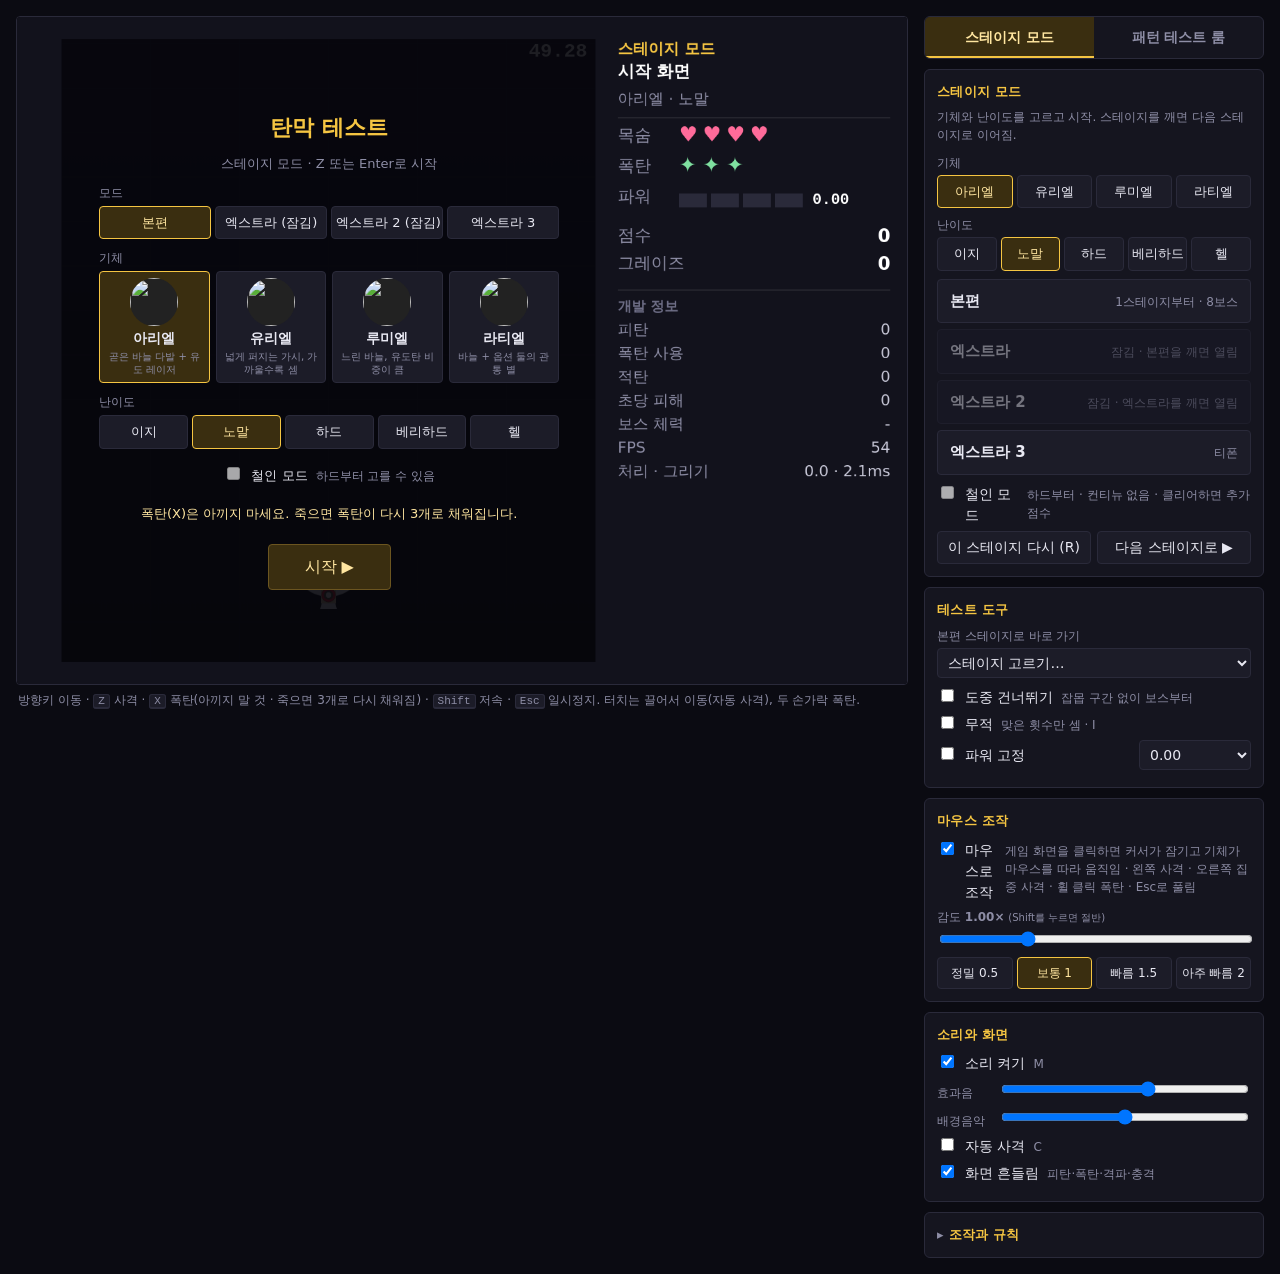
==== danmaku-test/index.html @ d34ca757 "탄막 테스트: 종언의 시 렉·2차 개편, 붉은 안개 밀도" ====
<!doctype html>
<html lang="ko">
<head>
<meta charset="utf-8">
<meta name="robots" content="noindex">
<meta name="viewport" content="width=device-width, initial-scale=1">
<title>탄막 테스트</title>
<link rel="preconnect" href="https://fonts.googleapis.com">
<link rel="preconnect" href="https://fonts.gstatic.com" crossorigin>
<link href="https://fonts.googleapis.com/css2?family=Gowun+Batang:wght@400;700&display=swap" rel="stylesheet">
<style>
  :root { --bg: #0b0b12; --panel: #15151f; --panel2: #1c1c28; --line: #2a2a3a; --text: #e8e8f2; --dim: #8e8ea6; --accent: #f5c542; }
  * { box-sizing: border-box; }
  body { margin: 0; background: var(--bg); color: var(--text); font: 14px/1.5 system-ui, "Malgun Gothic", sans-serif; }
  main { display: flex; flex-wrap: wrap; gap: 16px; padding: 16px; justify-content: center; align-items: flex-start; }
  .stage { flex: 1 1 640px; max-width: 960px; }
  #screen { width: 100%; aspect-ratio: 4 / 3; background: #000; display: block; border: 1px solid var(--line); border-radius: 4px; }
  .screenwrap { position: relative; }
  #overlay { position: absolute; left: 1px; top: 1px; width: 70%; bottom: 1px; display: flex; flex-direction: column; align-items: center; justify-content: center; gap: 10px; padding: 16px; text-align: center; overflow-y: auto; }
  #overlay[hidden] { display: none; }
  #overlay h3 { margin: 0; font-size: 22px; color: var(--accent); }
  #overlay .sub { color: var(--dim); font-size: 13px; }
  #overlay .big { font-size: 34px; font-weight: 800; color: #fff; letter-spacing: 0.02em; }
  #overlay table { border-collapse: collapse; font-size: 13px; min-width: 220px; }
  #overlay td { padding: 2px 8px; }
  #overlay td:last-child { text-align: right; font-variant-numeric: tabular-nums; }
  #overlay .parts td { color: var(--dim); }
  #overlay .board tr.me td { color: #ffe6a0; font-weight: 700; }
  #overlay .board td.rec { color: var(--dim); font-size: 12px; text-align: left; white-space: nowrap; }
  #overlay .note { color: #ff9ab0; font-size: 12px; }
  #overlay button { padding: 8px 18px; font-size: 14px; }
  #overlay .tsec { width: min(100%, 460px); display: flex; flex-direction: column; gap: 4px; }
  #overlay .tlabel { color: var(--dim); font-size: 12px; text-align: left; }
  #overlay .seg button { padding: 6px 4px; font-size: 13px; }
  #overlay .angels { display: grid; grid-template-columns: repeat(4, 1fr); gap: 6px; }
  #overlay .angels button { display: flex; flex-direction: column; align-items: center; gap: 2px; padding: 6px 4px; }
  #overlay .angels img { width: 48px; height: 48px; object-fit: cover; object-position: 50% 15%; border-radius: 50%; background: #222; }
  #overlay .angels small { color: var(--dim); font-size: 10px; line-height: 1.25; }
  #overlay .angels button[aria-pressed="true"] { background: #3a2e10; border-color: var(--accent); }
  #overlay .seg button[aria-pressed="true"] { background: #3a2e10; border-color: var(--accent); color: #ffe6a0; }
  #overlay .tiron { font-size: 13px; }
  #overlay .tstart { padding: 10px 36px; font-size: 16px; }
  #overlay .ttip { color: #ffe6a0; font-size: 13px; margin: 4px 0 10px; }
  #overlay .row { justify-content: center; }
  /* 모바일 전용 요소는 넓은 화면에서 숨김 */
  #pad, #menuBtn, #menuClose { display: none; }
  @media (max-width: 760px) {
    /* 위: 게임(플레이 영역 + 얇은 정보 줄, 384:472), 아래: 이동 패널(화면 높이 20~30%) */
    :root { --padh: clamp(20dvh, calc(100dvh - 100vw * 472 / 384), 30dvh); --cw: min(100vw, calc((100dvh - var(--padh)) * 384 / 472)); }
    html, body { height: 100%; overflow: hidden; overscroll-behavior: none; }
    main { display: block; padding: 0; }
    .stage { max-width: none; height: 100dvh; display: flex; flex-direction: column; }
    .screenwrap { width: var(--cw); margin: auto; }
    #screen { width: 100%; height: auto; aspect-ratio: 384 / 472; border: 0; border-radius: 0; }
    .hint { display: none; }
    #pad { display: flex; flex: 0 0 var(--padh); flex-direction: column; align-items: center; justify-content: center; gap: 10px;
      background: repeating-linear-gradient(45deg, #15151f 0 10px, #181824 10px 20px); border-top: 1px solid var(--line); user-select: none; -webkit-user-select: none; }
    .padhint { color: var(--dim); font-size: 12px; pointer-events: none; }
    .padbtns { display: flex; gap: 14px; }
    .padbtns button { min-width: 84px; padding: 12px 16px; font-size: 15px; border-radius: 999px; }
    .padbtns button[aria-pressed="true"] { background: #3a2e10; border-color: var(--accent); color: #ffe6a0; }
    #bombBtn { background: #1f3a2a; border-color: #3f7a55; color: #b8ffcc; }
    #menuBtn { display: block; position: fixed; top: 6px; right: 6px; z-index: 60; width: 40px; height: 40px; padding: 0; font-size: 20px; border-radius: 8px;
      background: rgba(21,21,31,0.85); }
    aside { position: fixed; top: 0; right: 0; bottom: 0; width: min(360px, 92vw); min-width: 0; z-index: 70; overflow-y: auto; padding: 12px;
      background: var(--bg); border-left: 1px solid var(--line); transform: translateX(105%); transition: transform 0.2s ease; }
    body.menu-open aside { transform: none; box-shadow: -12px 0 30px rgba(0,0,0,0.5); }
    #menuClose { display: block; align-self: flex-end; }
    /* 모바일 겹침 화면: 이동 패널 위 게임 영역 전체를 덮고 넘치면 스크롤 */
    #overlay { position: fixed; left: 0; right: 0; top: 0; bottom: var(--padh); width: auto; font-size: 12px; z-index: 40; justify-content: flex-start; padding: 52px 12px 16px; background: rgba(6,6,12,0.94); }
    #overlay table { min-width: 0; font-size: 11px; }
    #overlay td { padding: 1px 4px; }
    #overlay .big { font-size: 26px; }
    #overlay .angels { grid-template-columns: repeat(2, 1fr); }
    .mousecard, #mouseHint { display: none !important; }
  }
  #mouseHint { position: absolute; left: 1px; width: 60%; bottom: 10px; text-align: center; pointer-events: none; color: #ffe6a0; font-size: 13px; text-shadow: 0 0 6px #000; }
  #mouseHint[hidden] { display: none; }
  #sensPresets button { font-size: 12px; }
  #sensPresets button[aria-pressed="true"] { background: #3a2e10; border-color: var(--accent); color: #ffe6a0; }
  #sensRange { width: 100%; }
  .hint { margin: 6px 2px 0; color: var(--dim); font-size: 12px; }
  aside { flex: 0 1 340px; min-width: 280px; display: flex; flex-direction: column; gap: 10px; }
  @media (min-width: 1000px) { aside { position: sticky; top: 16px; } }
  .card { background: var(--panel); border: 1px solid var(--line); border-radius: 6px; padding: 12px; }
  .card h2, .card summary { margin: 0 0 8px; font-size: 13px; font-weight: 600; color: var(--accent); letter-spacing: 0.02em; }
  details.card > summary { cursor: pointer; margin: 0; list-style: none; }
  details.card > summary::before { content: '▸ '; color: var(--dim); }
  details.card[open] > summary { margin-bottom: 8px; }
  details.card[open] > summary::before { content: '▾ '; }
  .field { display: flex; flex-direction: column; gap: 3px; margin-bottom: 8px; }
  .field > span { font-size: 12px; color: var(--dim); }
  .grid2 { display: grid; grid-template-columns: 1fr 1fr; gap: 8px; }
  .check { display: flex; align-items: baseline; gap: 8px; margin: 5px 0; cursor: pointer; }
  .check small { color: var(--dim); font-size: 12px; }
  select, button, textarea { font: inherit; color: var(--text); background: var(--panel2); border: 1px solid var(--line); border-radius: 4px; }
  select { width: 100%; padding: 5px 6px; }
  optgroup { color: var(--accent); }
  option { color: var(--text); }
  button { padding: 5px 10px; cursor: pointer; }
  button:hover, select:hover { border-color: #4a4a60; }
  button.primary { background: #3a2e10; border-color: #6b5520; color: #ffe6a0; }
  button.primary:hover { border-color: var(--accent); }
  .row { display: flex; gap: 6px; flex-wrap: wrap; }
  .row button { flex: 1; }
  textarea { width: 100%; height: 300px; font: 12px/1.45 Consolas, monospace; padding: 8px; tab-size: 2; white-space: pre; }
  #err { color: #ff6b7a; white-space: pre-wrap; font: 12px Consolas, monospace; min-height: 1em; margin-top: 6px; }
  .keys { display: grid; grid-template-columns: auto 1fr; gap: 3px 10px; font-size: 13px; margin: 0 0 8px; }
  .keys dt { white-space: nowrap; }
  .keys dd { margin: 0; color: var(--dim); }
  kbd { border: 1px solid var(--line); border-bottom-width: 2px; border-radius: 3px; padding: 0 4px; font: 11px Consolas, monospace; background: var(--panel2); }
  .rules { margin: 0; padding-left: 16px; color: var(--dim); font-size: 12px; }
  .rules li { margin: 2px 0; }
  /* 모드 탭 */
  .tabs { display: grid; grid-template-columns: 1fr 1fr; background: var(--panel); border: 1px solid var(--line); border-radius: 6px; overflow: hidden; }
  .tabs button { border: 0; border-radius: 0; padding: 10px 6px; background: transparent; color: var(--dim); font-weight: 600; }
  .tabs button[aria-selected="true"] { background: #3a2e10; color: #ffe6a0; box-shadow: inset 0 -2px 0 var(--accent); }
  body[data-mode="stage"] .mode-room, body[data-mode="room"] .mode-stage { display: none; }
  .lead { margin: -2px 0 10px; color: var(--dim); font-size: 12px; }
  /* 버튼 묶음 선택(기체·난이도) */
  .seg { display: flex; flex-wrap: wrap; gap: 4px; }
  .seg button { flex: 1 1 0; min-width: 48px; padding: 6px 2px; font-size: 13px; white-space: nowrap; }
  .seg button[aria-pressed="true"] { background: #3a2e10; border-color: var(--accent); color: #ffe6a0; }
  /* 스테이지 시작 버튼 */
  .starts { display: flex; flex-direction: column; gap: 6px; margin: 4px 0 8px; }
  .starts button { display: flex; justify-content: space-between; align-items: baseline; gap: 8px; padding: 10px 12px; text-align: left; }
  .starts button b { font-size: 15px; }
  .starts button small { color: var(--dim); font-size: 12px; }
  .starts button:disabled { opacity: 0.45; cursor: not-allowed; }
  .starts button.on { border-color: var(--accent); box-shadow: inset 3px 0 0 var(--accent); }
</style>
</head>
<body>
<main>
  <div class="stage">
    <div class="screenwrap">
      <canvas id="screen" width="1280" height="960"></canvas>
      <div id="overlay" hidden></div>
      <div id="mouseHint" hidden>게임 화면을 클릭하면 마우스 조작 시작 · Esc로 풀림</div>
    </div>
    <div id="pad" aria-label="이동 패널">
      <span class="padhint">여기를 끌어서 이동 · 누르는 동안 자동 사격 · 두 손가락 폭탄</span>
      <div class="padbtns"><button id="slowBtn" aria-pressed="false">저속</button><button id="bombBtn">폭탄</button></div>
    </div>
    <p class="hint">방향키 이동 · <kbd>Z</kbd> 사격 · <kbd>X</kbd> 폭탄(아끼지 말 것 · 죽으면 3개로 다시 채워짐) · <kbd>Shift</kbd> 저속 · <kbd>Esc</kbd> 일시정지. 터치는 끌어서 이동(자동 사격), 두 손가락 폭탄.</p>
  </div>
  <button id="menuBtn" aria-label="설정 열기" aria-expanded="false">☰</button>
  <aside>
    <button id="menuClose" aria-label="설정 닫기">닫기 ✕</button>
    <nav class="tabs" role="tablist">
      <button id="tabStage" role="tab">스테이지 모드</button>
      <button id="tabRoom" role="tab">패턴 테스트 룸</button>
    </nav>

    <section class="card mode-stage">
      <h2>스테이지 모드</h2>
      <p class="lead">기체와 난이도를 고르고 시작. 스테이지를 깨면 다음 스테이지로 이어짐.</p>
      <div class="field"><span>기체</span><div class="seg" id="angelSeg"></div></div>
      <div class="field"><span>난이도</span><div class="seg" id="diffSeg"></div></div>
      <div class="starts" id="starts">
        <button data-story="main"><b>본편</b><small></small></button>
        <button data-story="extra"><b>엑스트라</b><small></small></button>
        <button data-story="extra2"><b>엑스트라 2</b><small></small></button>
        <button data-story="extra3"><b>엑스트라 3</b><small></small></button>
      </div>
      <label class="check"><input type="checkbox" id="ironChk"> 철인 모드 <small>하드부터 · 컨티뉴 없음 · 클리어하면 추가 점수</small></label>
      <div class="row"><button id="stageRestart" title="지금 스테이지를 처음부터 (R)">이 스테이지 다시 (R)</button><button id="stageSkip" title="지금 스테이지를 건너뛰고 다음 스테이지로(테스트용)">다음 스테이지로 ▶</button></div>
    </section>

    <section class="card mode-stage">
      <h2>테스트 도구</h2>
      <label class="field"><span>본편 스테이지로 바로 가기</span><select id="jumpSel"></select></label>
      <label class="check"><input type="checkbox" id="skipChk"> 도중 건너뛰기 <small>잡몹 구간 없이 보스부터</small></label>
      <label class="check"><input type="checkbox" id="stInvChk"> 무적 <small>맞은 횟수만 셈 · I</small></label>
      <label class="check"><input type="checkbox" id="stLockChk"> 파워 고정
        <select id="stPowSel" style="width:auto;margin-left:auto" aria-label="고정할 파워"></select></label>
    </section>

    <section class="card mode-room">
      <h2>패턴 테스트 룸</h2>
      <p class="lead">패턴 하나 또는 보스 하나를 골라 연습. 연습 도구를 쓸 수 있음.</p>
      <label class="field"><span>패턴 · 보스전</span><select id="spellSel"></select></label>
      <div class="grid2">
        <label class="field"><span>기체</span><select id="angelSel"></select></label>
        <label class="field"><span>난이도</span><select id="diffSel"></select></label>
      </div>
      <div class="row">
        <button id="prevBtn" title="이전 패턴 ([)">◀ 이전</button>
        <button id="restartBtn" class="primary" title="처음부터 (R)">처음부터</button>
        <button id="nextBtn" title="다음 패턴 (])">다음 ▶</button>
      </div>
    </section>

    <section class="card mode-room">
      <h2>연습 도구</h2>
      <div class="grid2">
        <label class="field"><span>연습 파워 <small id="powNow"></small></span><select id="powSel"></select></label>
        <label class="field"><span>게임 속도</span><select id="speedSel">
          <option value="0.25">0.25×</option><option value="0.5">0.5×</option>
          <option value="1" selected>1×</option><option value="2">2×</option></select></label>
      </div>
      <label class="check"><input type="checkbox" id="lockChk"> 파워 고정 <small>보스전에도 적용, 죽어도 유지</small></label>
      <label class="check"><input type="checkbox" id="invChk"> 무적 <small>맞은 횟수만 셈 · I</small></label>
      <label class="check"><input type="checkbox" id="loopChk" checked> 같은 패턴 반복 <small>끄면 다음 패턴으로</small></label>
      <label class="field"><span>난수 시드 <small>비우면 매번 무작위 · 정하면 같은 패턴을 같은 난수로 재현</small></span><input id="seedIn" inputmode="numeric" placeholder="무작위"></label>
    </section>

    <section class="card mousecard">
      <h2>마우스 조작</h2>
      <label class="check"><input type="checkbox" id="mouseChk"> 마우스로 조작 <small>게임 화면을 클릭하면 커서가 잠기고 기체가 마우스를 따라 움직임 · 왼쪽 사격 · 오른쪽 집중 사격 · 휠 클릭 폭탄 · Esc로 풀림</small></label>
      <div class="field"><span>감도 <b id="sensVal"></b> <small>(Shift를 누르면 절반)</small></span>
        <input type="range" id="sensRange" min="0.25" max="3" step="0.05" aria-label="마우스 감도"></div>
      <div class="seg" id="sensPresets"></div>
    </section>

    <section class="card">
      <h2>소리와 화면</h2>
      <label class="check"><input type="checkbox" id="sndChk" checked> 소리 켜기 <small>M</small></label>
      <label class="check"><span style="width:4.5em;color:var(--dim);font-size:12px">효과음</span>
        <input type="range" id="volRange" min="0" max="1" step="0.05" value="0.6" style="flex:1;min-width:60px" aria-label="효과음 크기"></label>
      <label class="check"><span style="width:4.5em;color:var(--dim);font-size:12px">배경음악</span>
        <input type="range" id="bgmRange" min="0" max="1" step="0.05" value="0.5" style="flex:1;min-width:60px" aria-label="배경음악 크기"></label>
      <label class="check"><input type="checkbox" id="autoChk"> 자동 사격 <small>C</small></label>
      <label class="check"><input type="checkbox" id="shakeChk" checked> 화면 흔들림 <small>피탄·폭탄·격파·충격</small></label>
    </section>

    <details class="card mode-room" id="editor">
      <summary>패턴 코드 편집</summary>
      <textarea id="code" spellcheck="false"></textarea>
      <div class="row" style="margin-top:6px"><button id="applyBtn" class="primary">적용 (Ctrl+Enter)</button><button id="resetBtn">원래대로</button></div>
      <div id="err"></div>
    </details>

    <details class="card">
      <summary>조작과 규칙</summary>
      <dl class="keys">
        <dt><kbd>←↑↓→</kbd> <kbd>Shift</kbd></dt><dd>이동 · 저속(판정점 링 표시)</dd>
        <dt><kbd>Z</kbd> <kbd>X</kbd></dt><dd>사격 · 폭탄</dd>
        <dt><kbd>Esc</kbd> <kbd>R</kbd></dt><dd>일시정지 · 처음부터</dd>
        <dt><kbd>M</kbd> <kbd>C</kbd></dt><dd>소리 끄고 켜기 · 자동 사격 켜고 끄기</dd>
        <dt>마우스</dt><dd>게임 화면 클릭으로 잠금 · 움직인 만큼 기체 이동 · 왼쪽 버튼 사격 · 오른쪽 버튼 집중 사격(저속) · 휠 클릭 폭탄 · Esc 풀림</dd>
        <dt class="mode-room"><kbd>[</kbd> <kbd>]</kbd> <kbd>.</kbd></dt><dd class="mode-room">이전·다음 패턴 · 정지 중 한 프레임</dd>
        <dt class="mode-room"><kbd>1</kbd>~<kbd>4</kbd> <kbd>D</kbd></dt><dd class="mode-room">기체 · 난이도</dd>
        <dt><kbd>I</kbd></dt><dd>무적 켜고 끄기(테스트용)</dd>
      </dl>
      <ul class="rules">
        <li>목숨은 노말 이하 4개, 하드 이상 3개. 폭탄 3개로 시작하고 죽으면 폭탄은 다시 3개, 파워는 0.5 줄어듦.</li>
        <li class="mode-stage">게임 오버면 그 스테이지부터 다시(점수는 0부터). 본편을 깨면 엑스트라, 엑스트라를 깨면 엑스트라 2가 열림.</li>
        <li class="mode-room">보스전은 스테이지별 파워로 시작. 연습 파워는 단일 패턴에 적용되고, 파워 고정을 켜면 보스전에도.</li>
        <li>화면 위쪽으로 올라가면 아이템이 빨려 옴. 탭을 벗어나면 자동으로 일시정지.</li>
      </ul>
    </details>
  </aside>
</main>
<script src="sfx.js?v=d5562fb864"></script>
<script src="bgm.js?v=d5562fb864"></script>
<script src="engine.js?v=d5562fb864"></script>
<script src="chants.js?v=d5562fb864"></script>
<script src="patterns.js?v=d5562fb864"></script>
<script src="main.js?v=d5562fb864"></script>
</body>
</html>
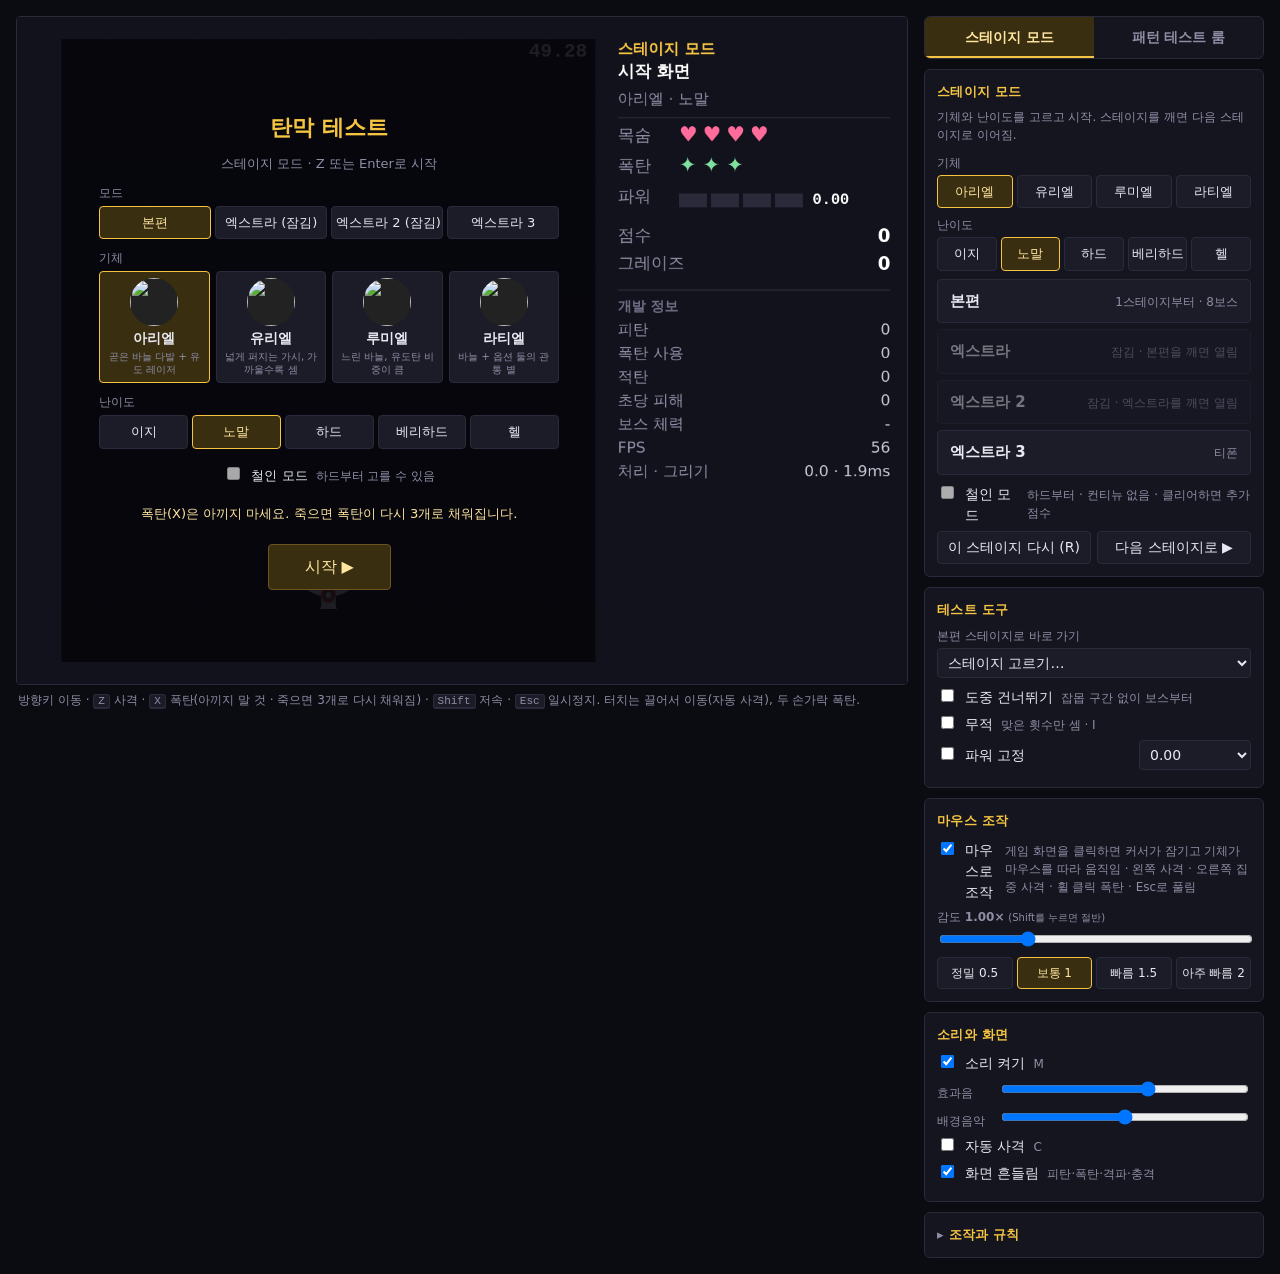
==== commit 3740133e: "탄막 테스트: 난이도 점검 조정" ====
--- a/danmaku-test/index.html
+++ b/danmaku-test/index.html
@@ -252,11 +252,11 @@
     </details>
   </aside>
 </main>
-<script src="sfx.js?v=d5562fb864"></script>
-<script src="bgm.js?v=d5562fb864"></script>
-<script src="engine.js?v=d5562fb864"></script>
-<script src="chants.js?v=d5562fb864"></script>
-<script src="patterns.js?v=d5562fb864"></script>
-<script src="main.js?v=d5562fb864"></script>
+<script src="sfx.js?v=895216f472"></script>
+<script src="bgm.js?v=895216f472"></script>
+<script src="engine.js?v=895216f472"></script>
+<script src="chants.js?v=895216f472"></script>
+<script src="patterns.js?v=895216f472"></script>
+<script src="main.js?v=895216f472"></script>
 </body>
 </html>
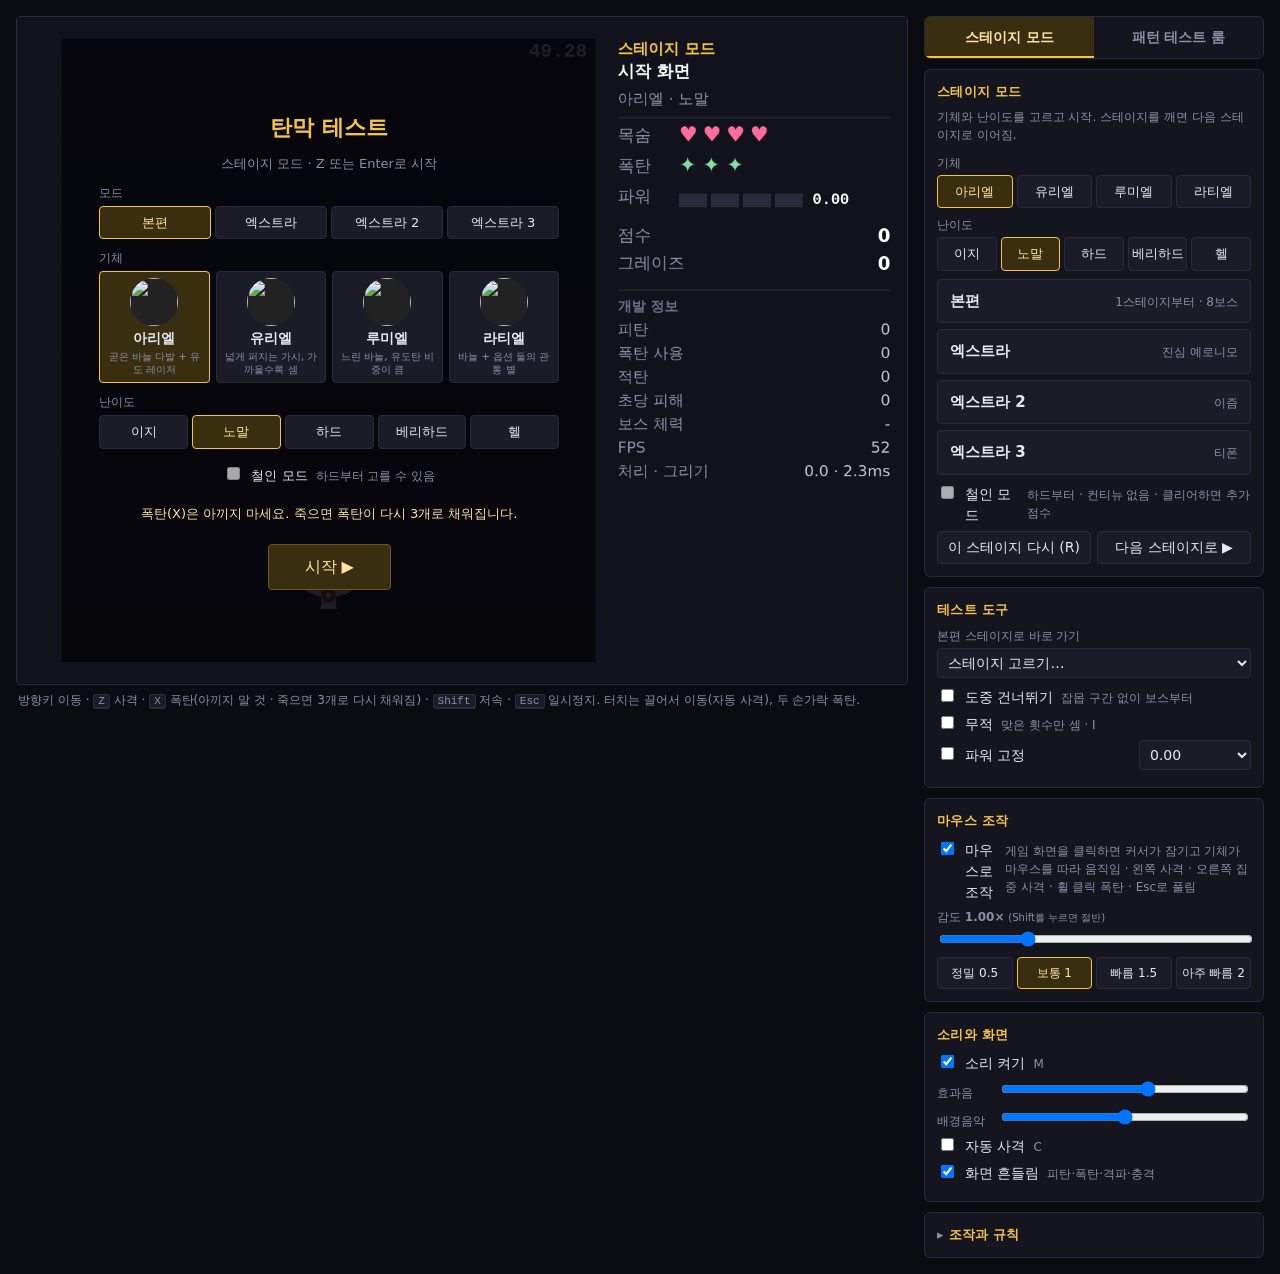
==== commit a087ccc2: "탄막 테스트: 엑스트라 전부 열림" ====
--- a/danmaku-test/index.html
+++ b/danmaku-test/index.html
@@ -252,11 +252,11 @@
     </details>
   </aside>
 </main>
-<script src="sfx.js?v=895216f472"></script>
-<script src="bgm.js?v=895216f472"></script>
-<script src="engine.js?v=895216f472"></script>
-<script src="chants.js?v=895216f472"></script>
-<script src="patterns.js?v=895216f472"></script>
-<script src="main.js?v=895216f472"></script>
+<script src="sfx.js?v=00ce314f15"></script>
+<script src="bgm.js?v=00ce314f15"></script>
+<script src="engine.js?v=00ce314f15"></script>
+<script src="chants.js?v=00ce314f15"></script>
+<script src="patterns.js?v=00ce314f15"></script>
+<script src="main.js?v=00ce314f15"></script>
 </body>
 </html>
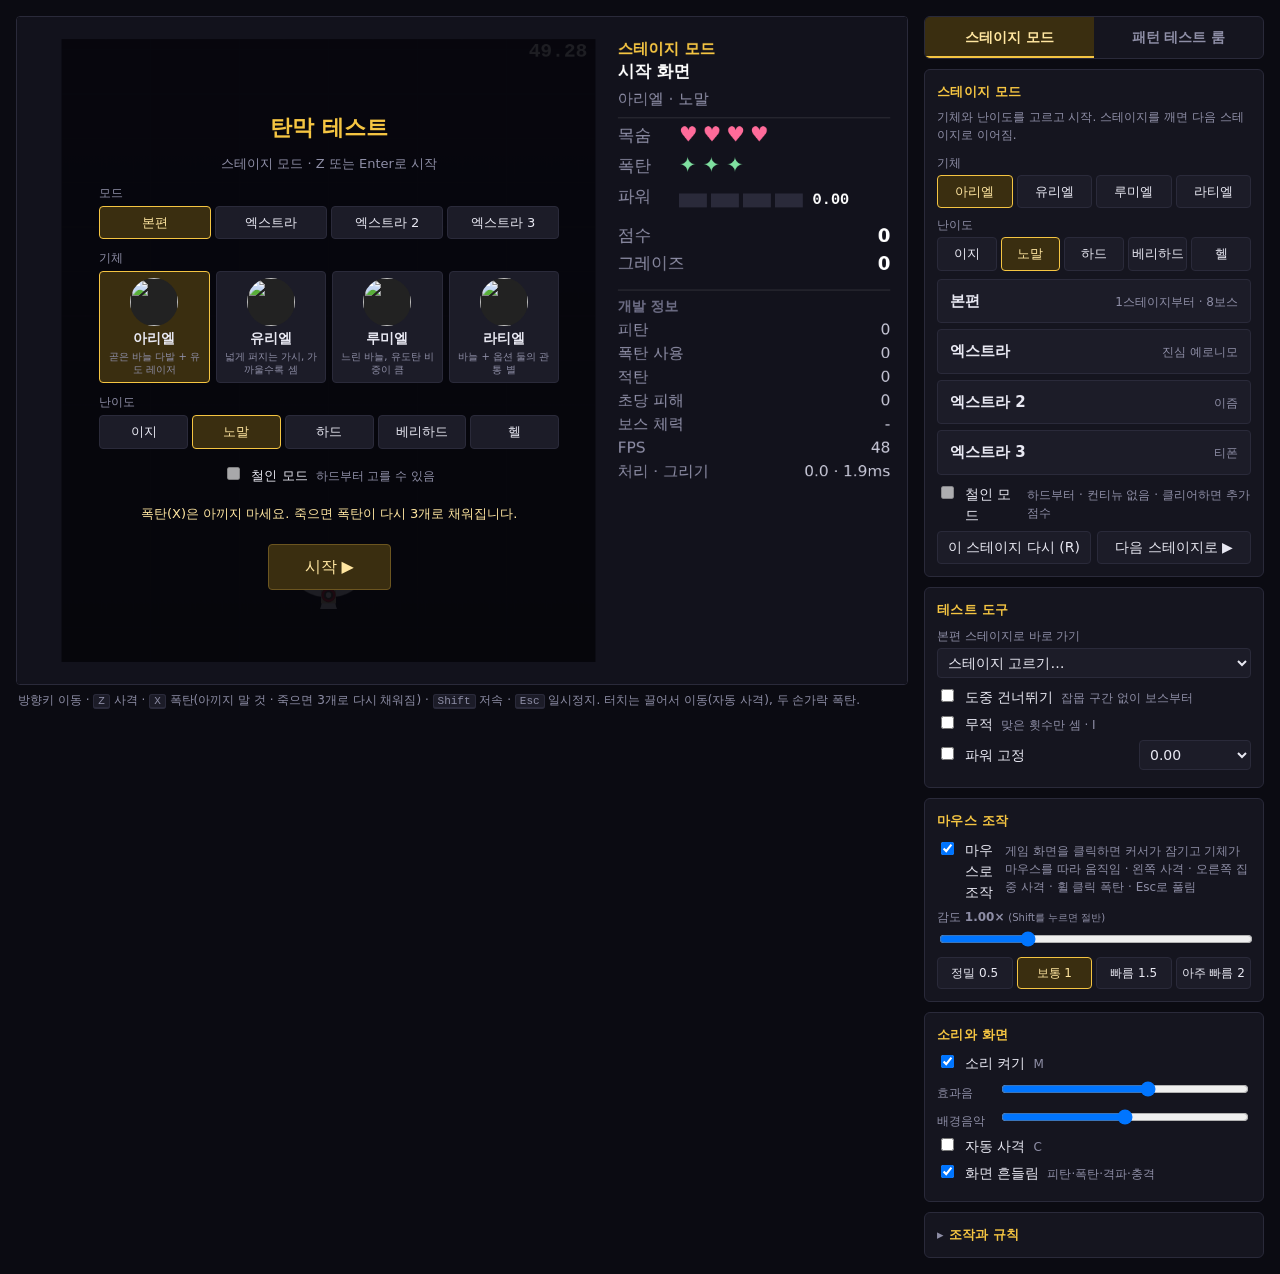
==== commit 69b6f990: "탄막 테스트: 발포 점착제 느리게" ====
--- a/danmaku-test/index.html
+++ b/danmaku-test/index.html
@@ -252,11 +252,11 @@
     </details>
   </aside>
 </main>
-<script src="sfx.js?v=00ce314f15"></script>
-<script src="bgm.js?v=00ce314f15"></script>
-<script src="engine.js?v=00ce314f15"></script>
-<script src="chants.js?v=00ce314f15"></script>
-<script src="patterns.js?v=00ce314f15"></script>
-<script src="main.js?v=00ce314f15"></script>
+<script src="sfx.js?v=baa7794a14"></script>
+<script src="bgm.js?v=baa7794a14"></script>
+<script src="engine.js?v=baa7794a14"></script>
+<script src="chants.js?v=baa7794a14"></script>
+<script src="patterns.js?v=baa7794a14"></script>
+<script src="main.js?v=baa7794a14"></script>
 </body>
 </html>
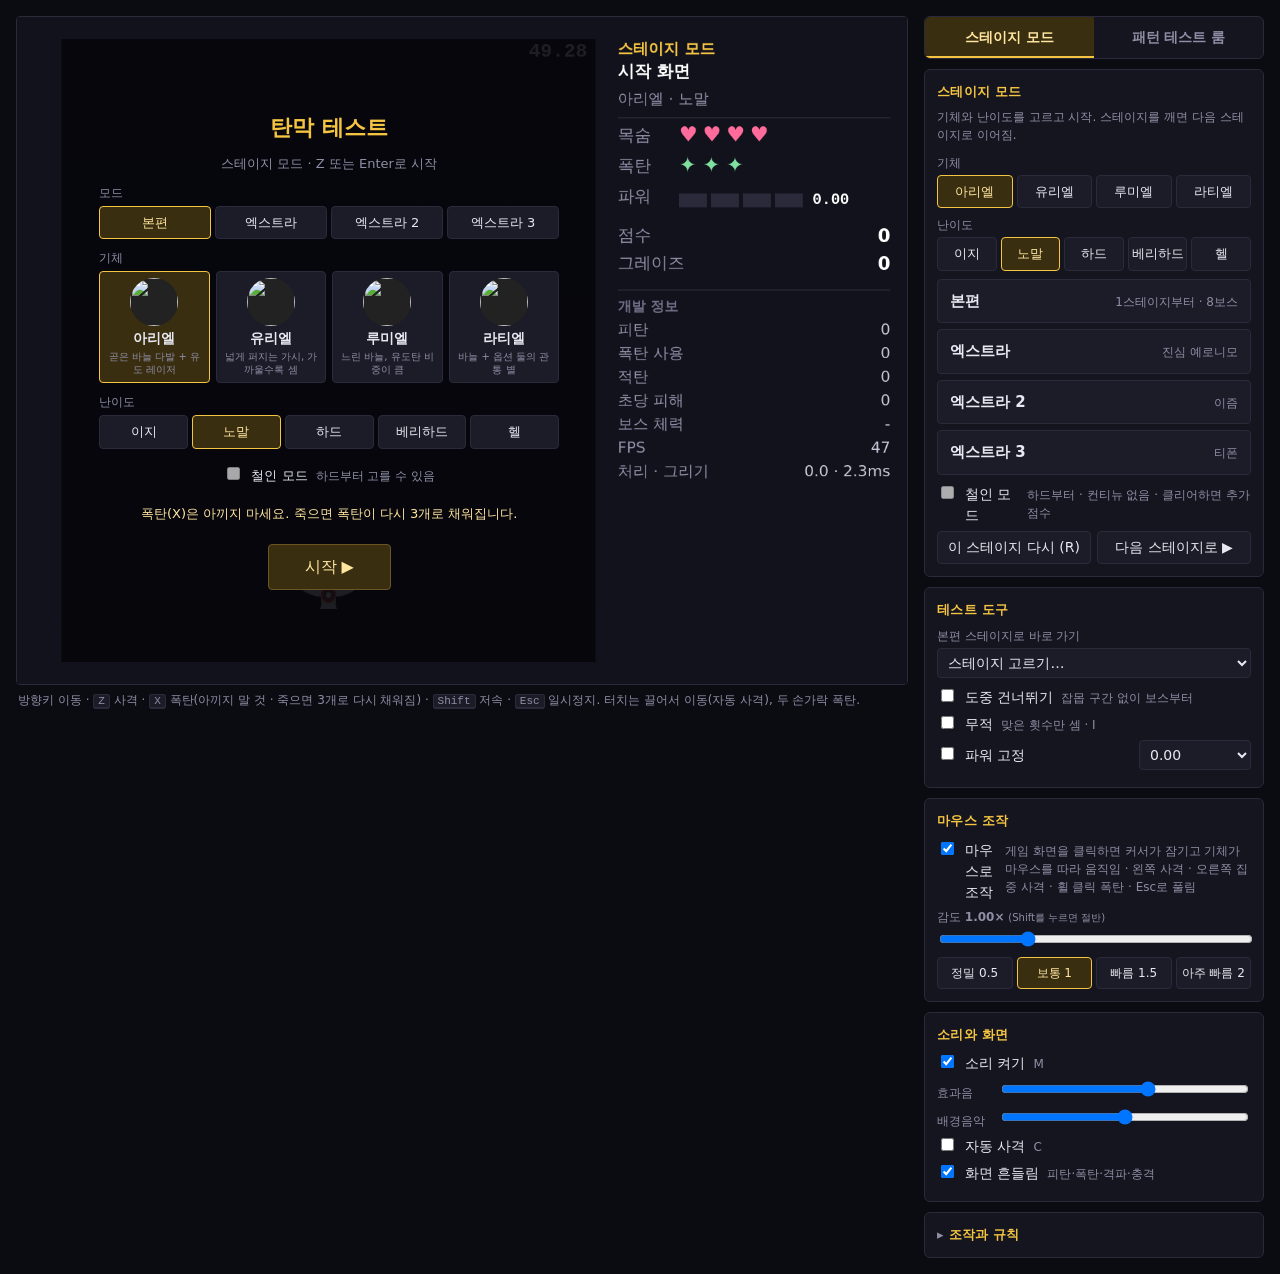
==== commit eb19fd2d: "탄막 테스트: 점착제 방울 함께 사라짐" ====
--- a/danmaku-test/index.html
+++ b/danmaku-test/index.html
@@ -252,11 +252,11 @@
     </details>
   </aside>
 </main>
-<script src="sfx.js?v=baa7794a14"></script>
-<script src="bgm.js?v=baa7794a14"></script>
-<script src="engine.js?v=baa7794a14"></script>
-<script src="chants.js?v=baa7794a14"></script>
-<script src="patterns.js?v=baa7794a14"></script>
-<script src="main.js?v=baa7794a14"></script>
+<script src="sfx.js?v=84d7d1a00a"></script>
+<script src="bgm.js?v=84d7d1a00a"></script>
+<script src="engine.js?v=84d7d1a00a"></script>
+<script src="chants.js?v=84d7d1a00a"></script>
+<script src="patterns.js?v=84d7d1a00a"></script>
+<script src="main.js?v=84d7d1a00a"></script>
 </body>
 </html>
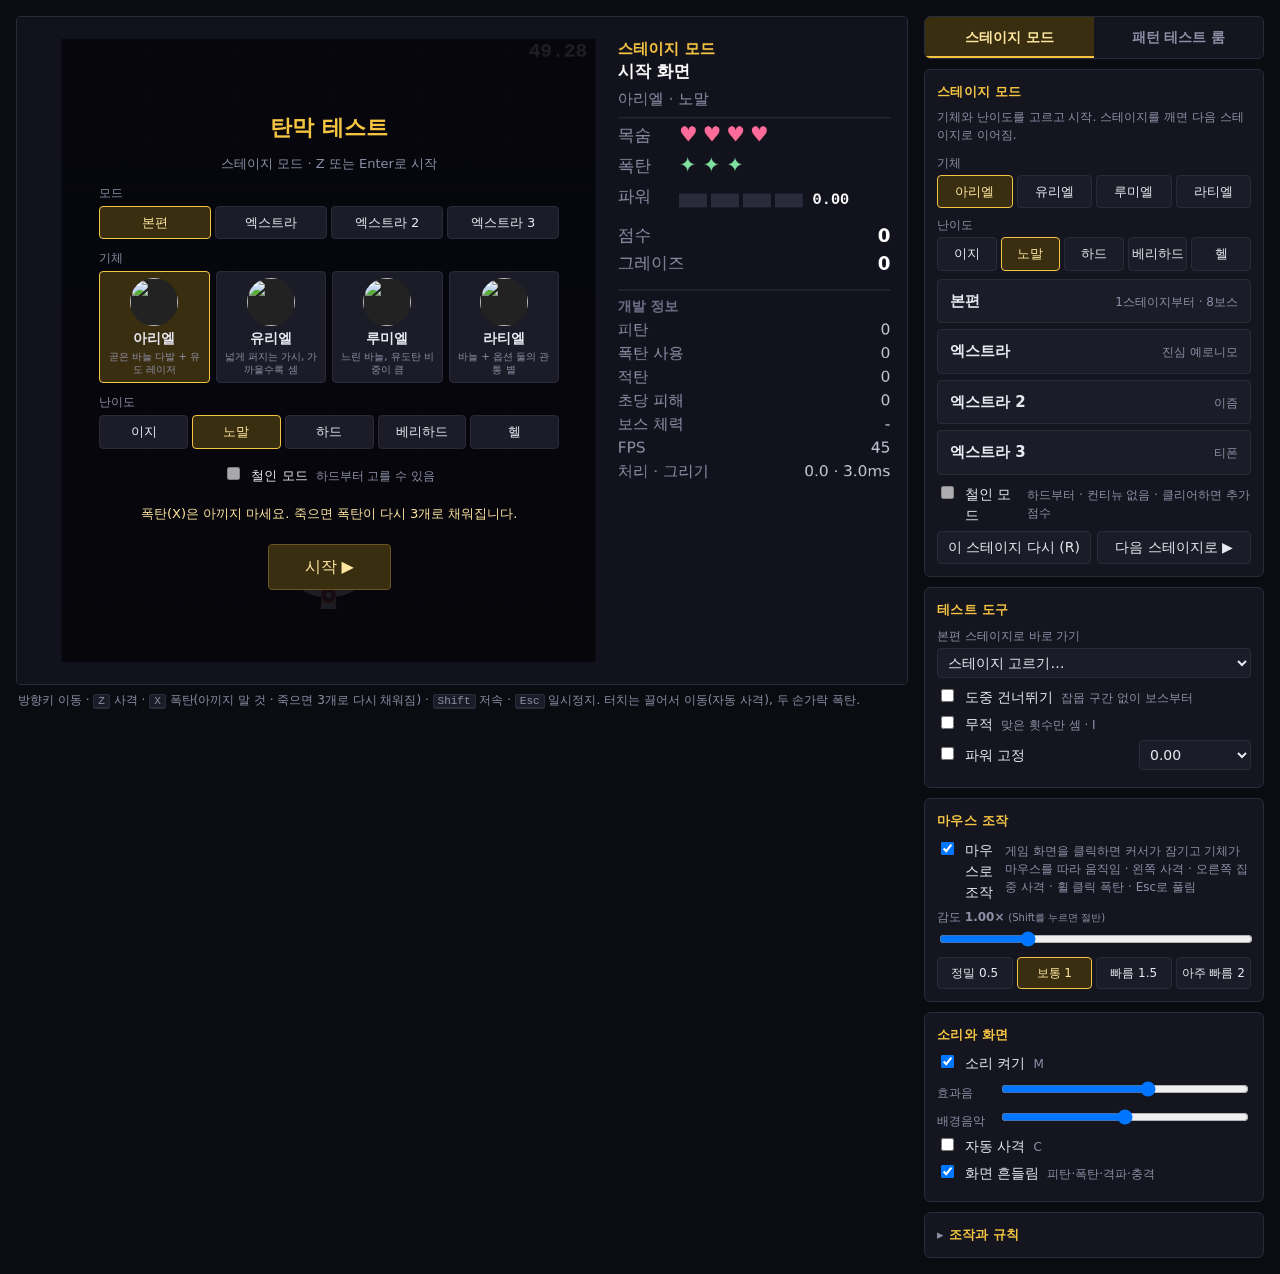
==== commit f2a10fd2: "탄막 테스트: 차원절단 균열 두께 절반" ====
--- a/danmaku-test/index.html
+++ b/danmaku-test/index.html
@@ -252,11 +252,11 @@
     </details>
   </aside>
 </main>
-<script src="sfx.js?v=84d7d1a00a"></script>
-<script src="bgm.js?v=84d7d1a00a"></script>
-<script src="engine.js?v=84d7d1a00a"></script>
-<script src="chants.js?v=84d7d1a00a"></script>
-<script src="patterns.js?v=84d7d1a00a"></script>
-<script src="main.js?v=84d7d1a00a"></script>
+<script src="sfx.js?v=6725493ab4"></script>
+<script src="bgm.js?v=6725493ab4"></script>
+<script src="engine.js?v=6725493ab4"></script>
+<script src="chants.js?v=6725493ab4"></script>
+<script src="patterns.js?v=6725493ab4"></script>
+<script src="main.js?v=6725493ab4"></script>
 </body>
 </html>
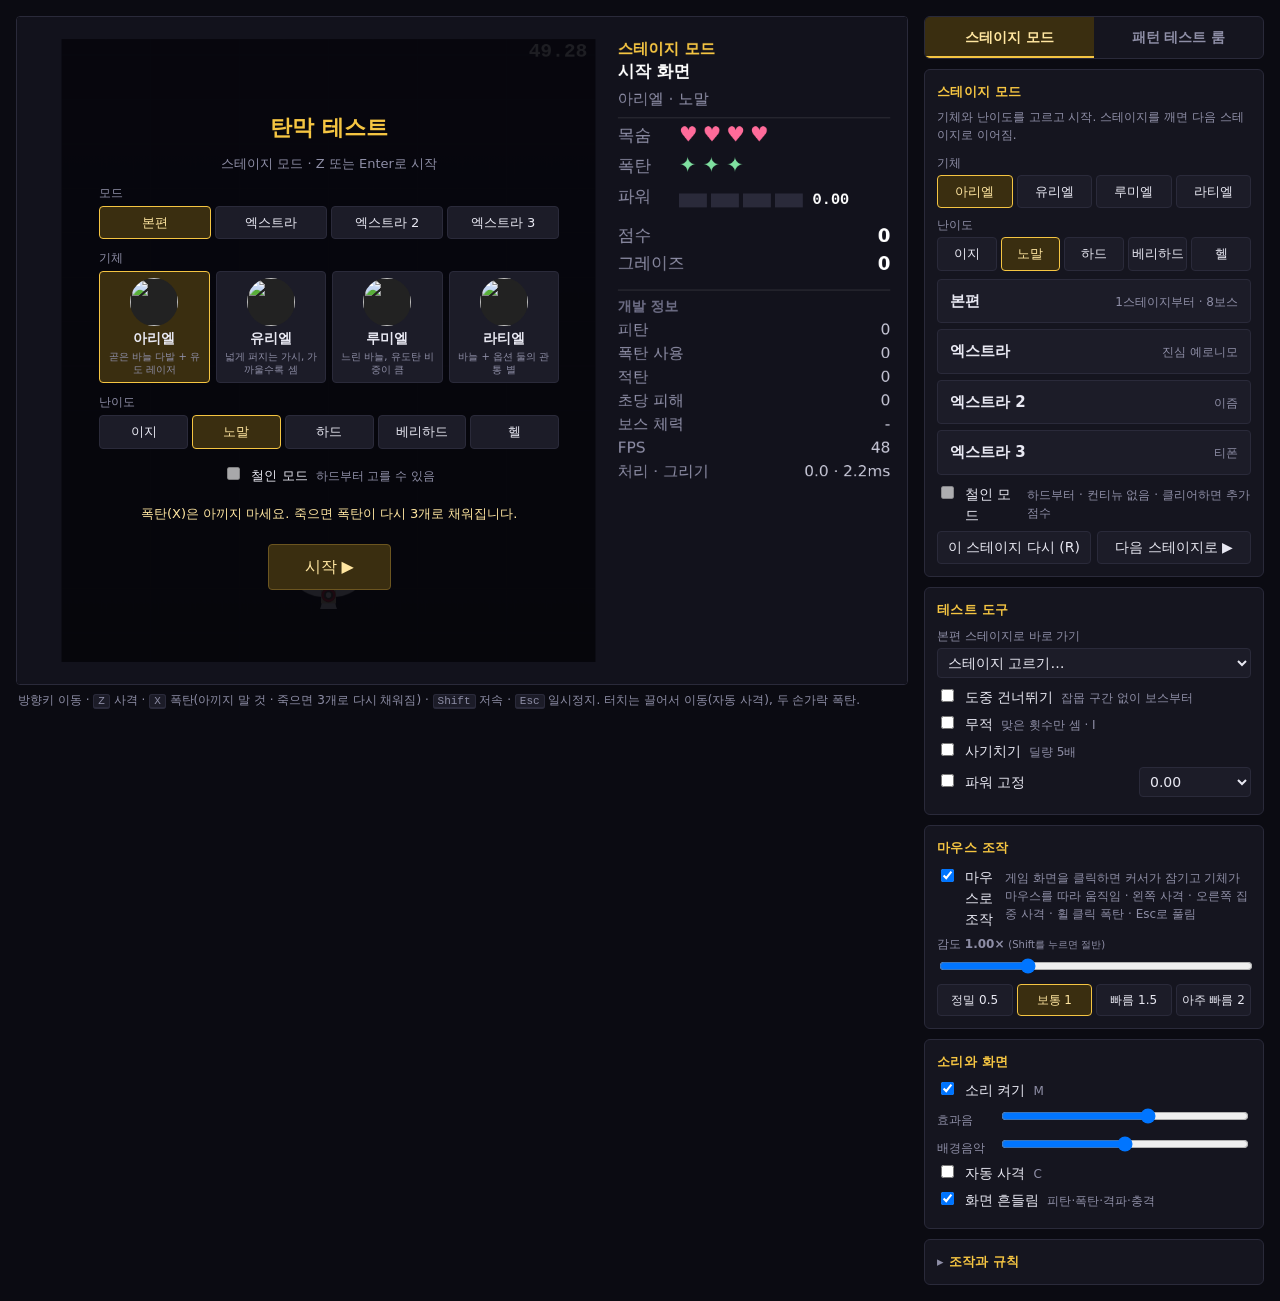
==== commit 15f174fa: "탄막 테스트: 사기치기 모드" ====
--- a/danmaku-test/index.html
+++ b/danmaku-test/index.html
@@ -172,6 +172,7 @@
       <label class="field"><span>본편 스테이지로 바로 가기</span><select id="jumpSel"></select></label>
       <label class="check"><input type="checkbox" id="skipChk"> 도중 건너뛰기 <small>잡몹 구간 없이 보스부터</small></label>
       <label class="check"><input type="checkbox" id="stInvChk"> 무적 <small>맞은 횟수만 셈 · I</small></label>
+      <label class="check"><input type="checkbox" id="stCheatChk"> 사기치기 <small>딜량 5배</small></label>
       <label class="check"><input type="checkbox" id="stLockChk"> 파워 고정
         <select id="stPowSel" style="width:auto;margin-left:auto" aria-label="고정할 파워"></select></label>
     </section>
@@ -201,6 +202,7 @@
       </div>
       <label class="check"><input type="checkbox" id="lockChk"> 파워 고정 <small>보스전에도 적용, 죽어도 유지</small></label>
       <label class="check"><input type="checkbox" id="invChk"> 무적 <small>맞은 횟수만 셈 · I</small></label>
+      <label class="check"><input type="checkbox" id="cheatChk"> 사기치기 <small>딜량 5배 · 패턴을 빨리 넘겨 보기</small></label>
       <label class="check"><input type="checkbox" id="loopChk" checked> 같은 패턴 반복 <small>끄면 다음 패턴으로</small></label>
       <label class="field"><span>난수 시드 <small>비우면 매번 무작위 · 정하면 같은 패턴을 같은 난수로 재현</small></span><input id="seedIn" inputmode="numeric" placeholder="무작위"></label>
     </section>
@@ -252,11 +254,11 @@
     </details>
   </aside>
 </main>
-<script src="sfx.js?v=6725493ab4"></script>
-<script src="bgm.js?v=6725493ab4"></script>
-<script src="engine.js?v=6725493ab4"></script>
-<script src="chants.js?v=6725493ab4"></script>
-<script src="patterns.js?v=6725493ab4"></script>
-<script src="main.js?v=6725493ab4"></script>
+<script src="sfx.js?v=74a5cfe2da"></script>
+<script src="bgm.js?v=74a5cfe2da"></script>
+<script src="engine.js?v=74a5cfe2da"></script>
+<script src="chants.js?v=74a5cfe2da"></script>
+<script src="patterns.js?v=74a5cfe2da"></script>
+<script src="main.js?v=74a5cfe2da"></script>
 </body>
 </html>
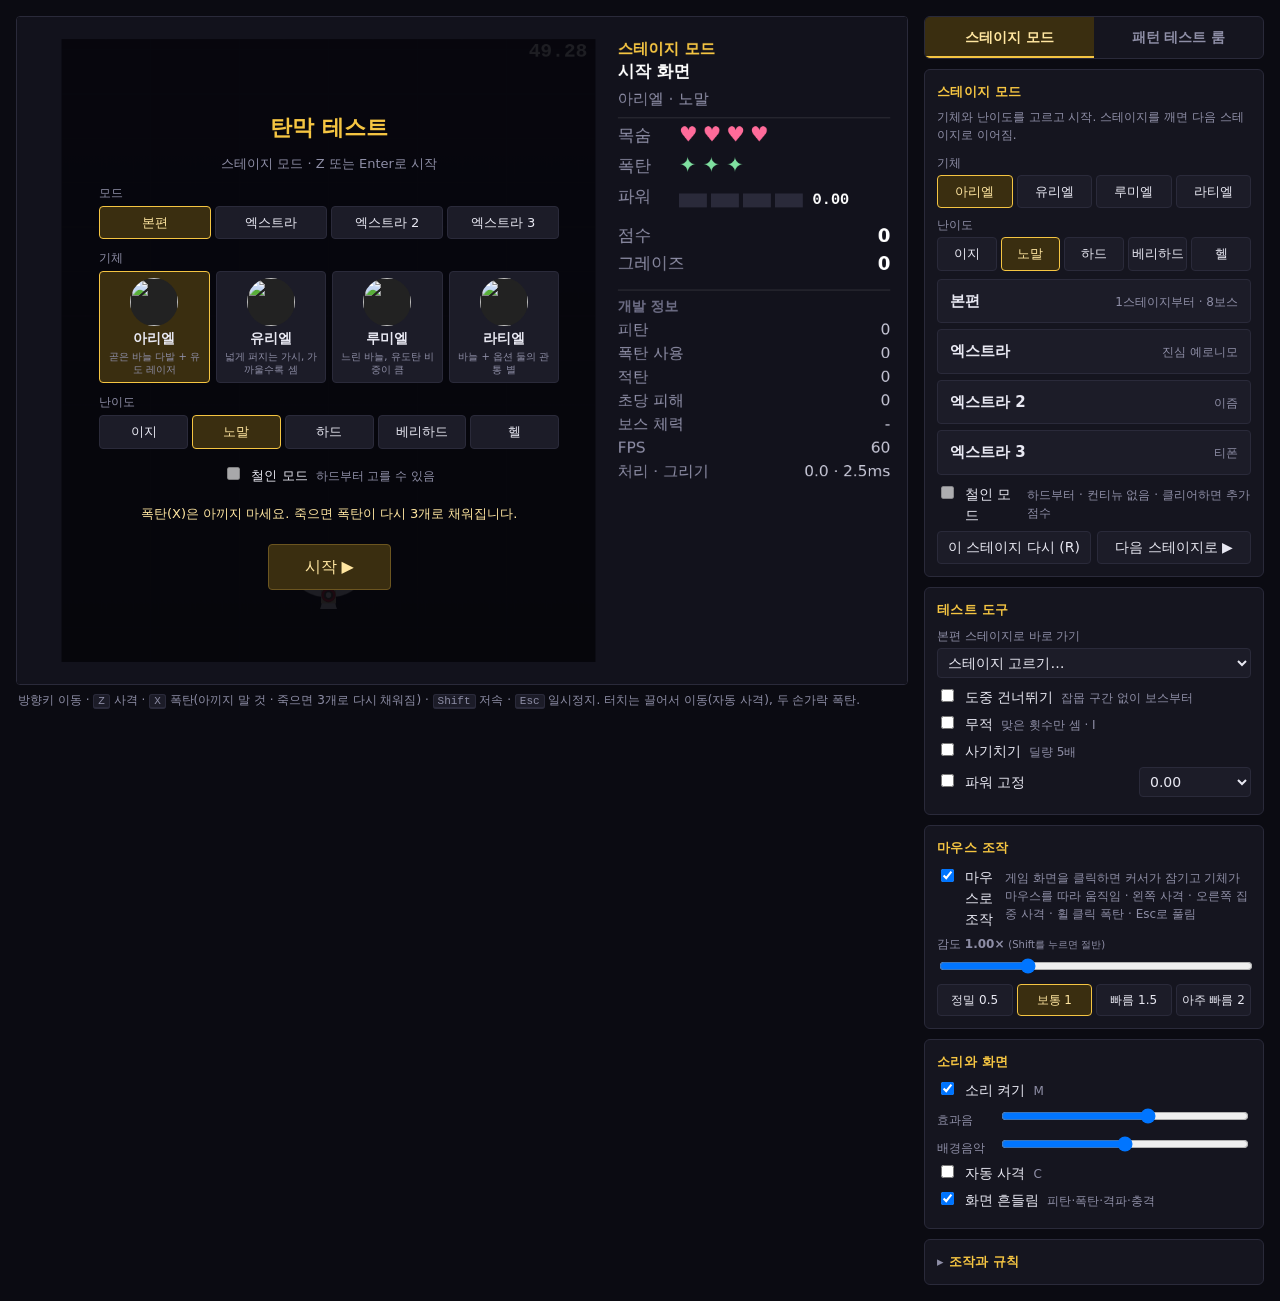
==== commit 2b8c7d8b: "탄막 테스트: 종언의 시 개편, 체력 너프, 리크니스 논3 삭제" ====
--- a/danmaku-test/index.html
+++ b/danmaku-test/index.html
@@ -254,11 +254,11 @@
     </details>
   </aside>
 </main>
-<script src="sfx.js?v=74a5cfe2da"></script>
-<script src="bgm.js?v=74a5cfe2da"></script>
-<script src="engine.js?v=74a5cfe2da"></script>
-<script src="chants.js?v=74a5cfe2da"></script>
-<script src="patterns.js?v=74a5cfe2da"></script>
-<script src="main.js?v=74a5cfe2da"></script>
+<script src="sfx.js?v=cbb28b19fb"></script>
+<script src="bgm.js?v=cbb28b19fb"></script>
+<script src="engine.js?v=cbb28b19fb"></script>
+<script src="chants.js?v=cbb28b19fb"></script>
+<script src="patterns.js?v=cbb28b19fb"></script>
+<script src="main.js?v=cbb28b19fb"></script>
 </body>
 </html>
